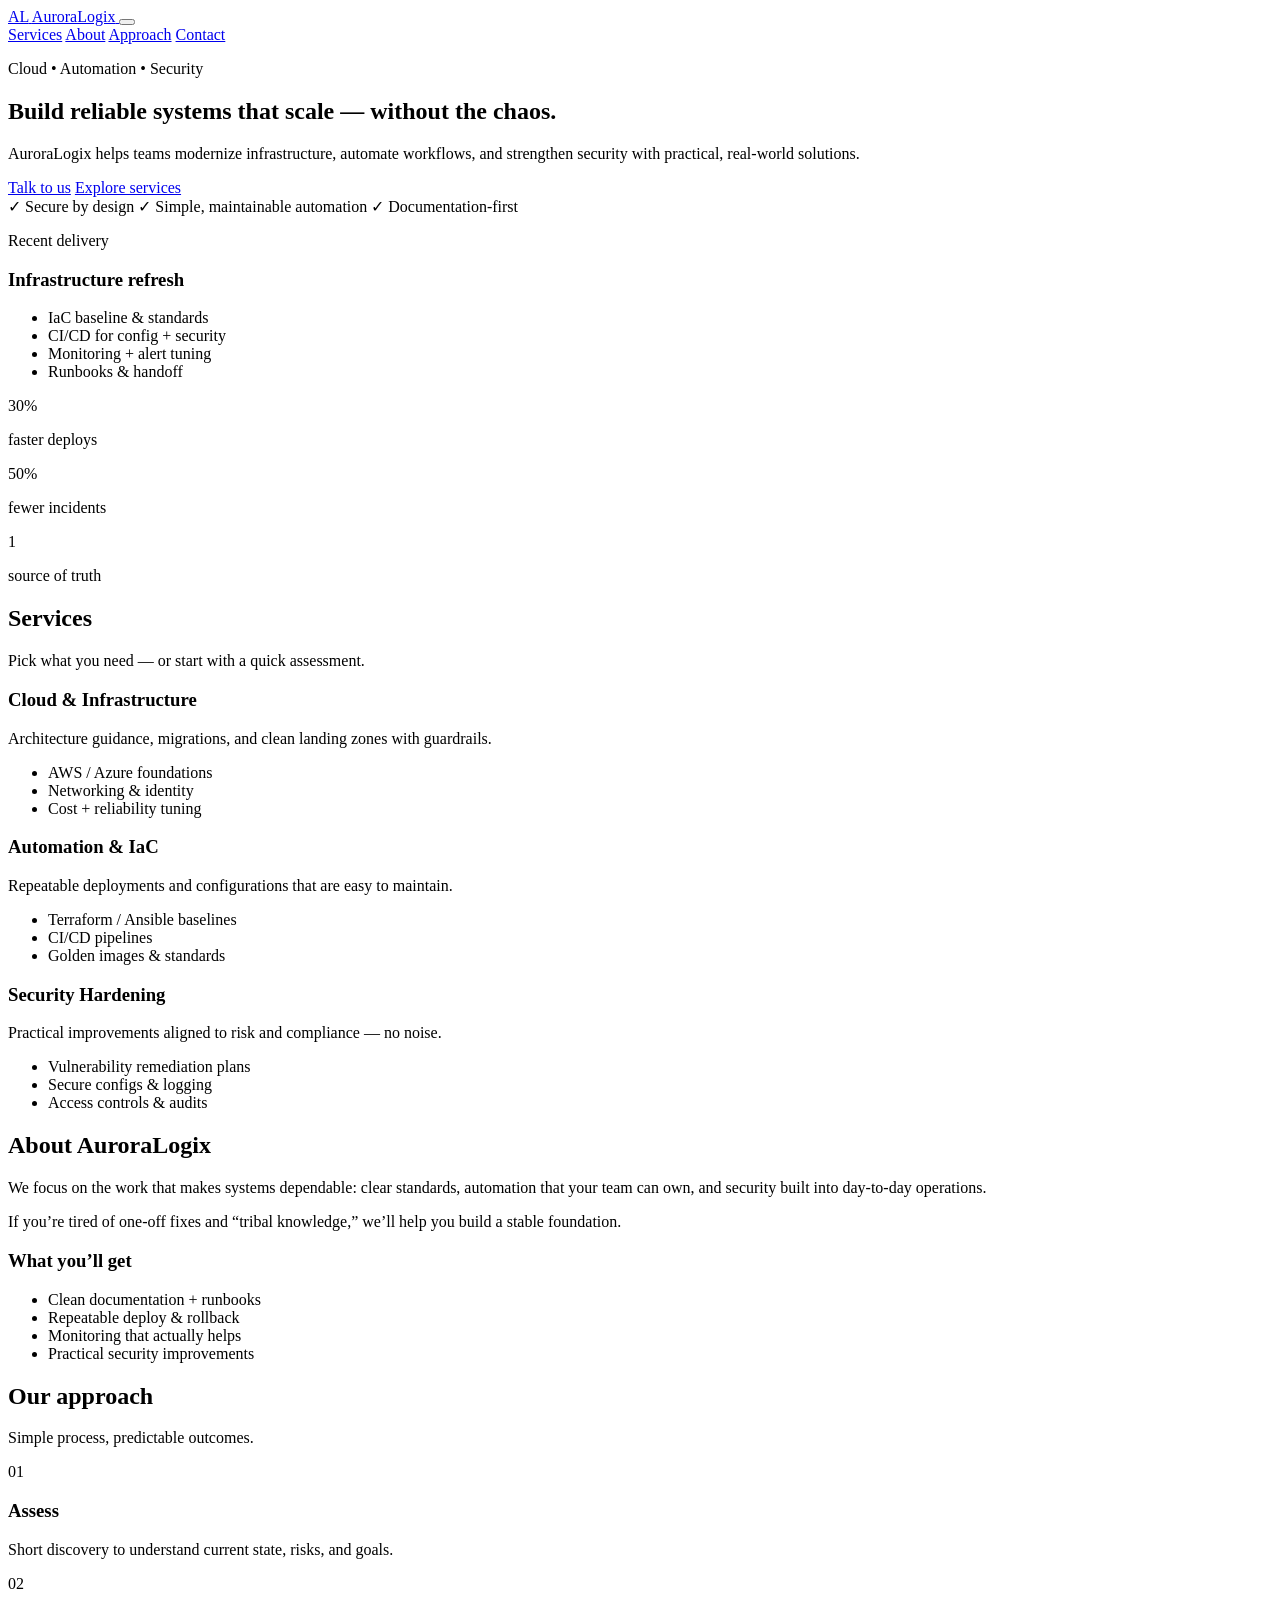
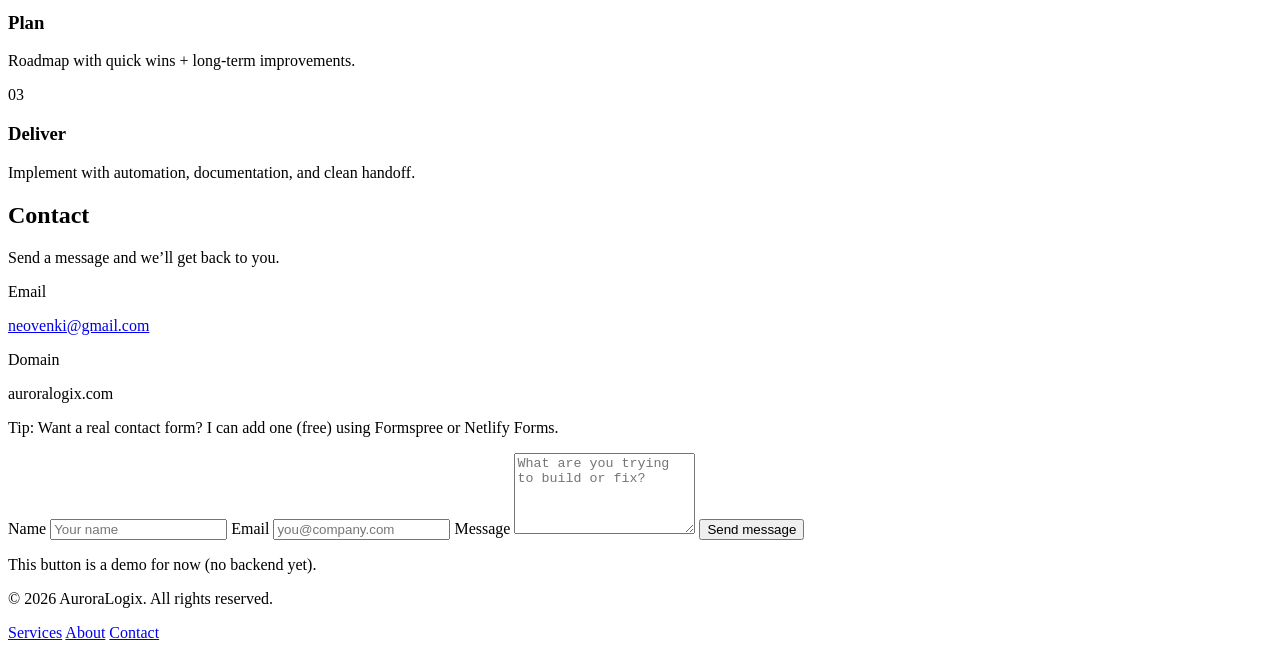
==== index.html @ e9f34d05 "Update index.html Updated the content" ====
<!DOCTYPE html>
<html lang="en">
  <head>
    <meta charset="UTF-8" />
    <meta name="viewport" content="width=device-width, initial-scale=1" />
    <title>AuroraLogix</title>
    <meta name="description" content="AuroraLogix — practical automation, cloud, and security solutions for modern teams." />
    <link rel="stylesheet" href="styles.css" />
  </head>

  <body>
    <header class="site-header">
      <nav class="nav">
        <a class="brand" href="#top" aria-label="AuroraLogix home">
          <span class="brand-mark">AL</span>
          <span class="brand-name">AuroraLogix</span>
        </a>

        <button class="menu-btn" aria-label="Open menu" aria-expanded="false">
          <span></span><span></span><span></span>
        </button>

        <div class="nav-links" data-nav>
          <a href="#services">Services</a>
          <a href="#about">About</a>
          <a href="#work">Approach</a>
          <a href="#contact" class="btn btn-sm">Contact</a>
        </div>
      </nav>
    </header>

    <main id="top">
      <section class="hero">
        <div class="container hero-grid">
          <div class="hero-copy">
            <p class="pill">Cloud • Automation • Security</p>
            <h1>Build reliable systems that scale — without the chaos.</h1>
            <p class="lead">
              AuroraLogix helps teams modernize infrastructure, automate workflows, and strengthen security with practical,
              real-world solutions.
            </p>
            <div class="cta-row">
              <a class="btn" href="#contact">Talk to us</a>
              <a class="btn btn-ghost" href="#services">Explore services</a>
            </div>
            <div class="trust">
              <span>✓ Secure by design</span>
              <span>✓ Simple, maintainable automation</span>
              <span>✓ Documentation-first</span>
            </div>
          </div>

          <div class="hero-card" aria-hidden="true">
            <div class="card">
              <div class="card-top">
                <div class="dot"></div><div class="dot"></div><div class="dot"></div>
              </div>
              <div class="card-body">
                <p class="mono muted">Recent delivery</p>
                <h3>Infrastructure refresh</h3>
                <ul class="checklist">
                  <li>IaC baseline &amp; standards</li>
                  <li>CI/CD for config + security</li>
                  <li>Monitoring + alert tuning</li>
                  <li>Runbooks &amp; handoff</li>
                </ul>
                <div class="mini-metrics">
                  <div><p class="k">30%</p><p class="muted">faster deploys</p></div>
                  <div><p class="k">50%</p><p class="muted">fewer incidents</p></div>
                  <div><p class="k">1</p><p class="muted">source of truth</p></div>
                </div>
              </div>
            </div>
          </div>
        </div>
      </section>

      <section id="services" class="section">
        <div class="container">
          <div class="section-head">
            <h2>Services</h2>
            <p class="muted">Pick what you need — or start with a quick assessment.</p>
          </div>

          <div class="grid cards">
            <article class="svc">
              <h3>Cloud &amp; Infrastructure</h3>
              <p>Architecture guidance, migrations, and clean landing zones with guardrails.</p>
              <ul>
                <li>AWS / Azure foundations</li>
                <li>Networking &amp; identity</li>
                <li>Cost + reliability tuning</li>
              </ul>
            </article>

            <article class="svc">
              <h3>Automation &amp; IaC</h3>
              <p>Repeatable deployments and configurations that are easy to maintain.</p>
              <ul>
                <li>Terraform / Ansible baselines</li>
                <li>CI/CD pipelines</li>
                <li>Golden images &amp; standards</li>
              </ul>
            </article>

            <article class="svc">
              <h3>Security Hardening</h3>
              <p>Practical improvements aligned to risk and compliance — no noise.</p>
              <ul>
                <li>Vulnerability remediation plans</li>
                <li>Secure configs &amp; logging</li>
                <li>Access controls &amp; audits</li>
              </ul>
            </article>
          </div>
        </div>
      </section>

      <section id="about" class="section alt">
        <div class="container two-col">
          <div>
            <h2>About AuroraLogix</h2>
            <p>
              We focus on the work that makes systems dependable: clear standards, automation that your team can own, and
              security built into day-to-day operations.
            </p>
            <p class="muted">
              If you’re tired of one-off fixes and “tribal knowledge,” we’ll help you build a stable foundation.
            </p>
          </div>

          <div class="about-box">
            <h3>What you’ll get</h3>
            <ul class="checklist">
              <li>Clean documentation + runbooks</li>
              <li>Repeatable deploy &amp; rollback</li>
              <li>Monitoring that actually helps</li>
              <li>Practical security improvements</li>
            </ul>
          </div>
        </div>
      </section>

      <section id="work" class="section">
        <div class="container">
          <div class="section-head">
            <h2>Our approach</h2>
            <p class="muted">Simple process, predictable outcomes.</p>
          </div>

          <div class="grid steps">
            <div class="step">
              <p class="pill small">01</p>
              <h3>Assess</h3>
              <p>Short discovery to understand current state, risks, and goals.</p>
            </div>
            <div class="step">
              <p class="pill small">02</p>
              <h3>Plan</h3>
              <p>Roadmap with quick wins + long-term improvements.</p>
            </div>
            <div class="step">
              <p class="pill small">03</p>
              <h3>Deliver</h3>
              <p>Implement with automation, documentation, and clean handoff.</p>
            </div>
          </div>
        </div>
      </section>

      <section id="contact" class="section alt">
        <div class="container contact">
          <div>
            <h2>Contact</h2>
            <p class="muted">Send a message and we’ll get back to you.</p>

            <div class="contact-cards">
              <div class="contact-card">
                <p class="muted">Email</p>
                <p><a href="mailto:neovenki@gmail.com">neovenki@gmail.com</a></p>
              </div>
              <div class="contact-card">
                <p class="muted">Domain</p>
                <p>auroralogix.com</p>
              </div>
            </div>

            <p class="tiny muted">
              Tip: Want a real contact form? I can add one (free) using Formspree or Netlify Forms.
            </p>
          </div>

          <form class="form" onsubmit="return false;">
            <label>
              Name
              <input type="text" placeholder="Your name" />
            </label>
            <label>
              Email
              <input type="email" placeholder="you@company.com" />
            </label>
            <label>
              Message
              <textarea rows="5" placeholder="What are you trying to build or fix?"></textarea>
            </label>
            <button class="btn" type="submit">Send message</button>
            <p class="tiny muted">This button is a demo for now (no backend yet).</p>
          </form>
        </div>
      </section>
    </main>

    <footer class="footer">
      <div class="container footer-row">
        <p class="muted">© <span id="y"></span> AuroraLogix. All rights reserved.</p>
        <div class="footer-links">
          <a href="#services">Services</a>
          <a href="#about">About</a>
          <a href="#contact">Contact</a>
        </div>
      </div>
    </footer>

    <script>
      // year
      document.getElementById("y").textContent = new Date().getFullYear();

      // mobile menu
      const btn = document.querySelector(".menu-btn");
      const nav = document.querySelector("[data-nav]");
      btn.addEventListener("click", () => {
        const open = nav.classList.toggle("open");
        btn.setAttribute("aria-expanded", open ? "true" : "false");
      });
    </script>
  </body>
</html>
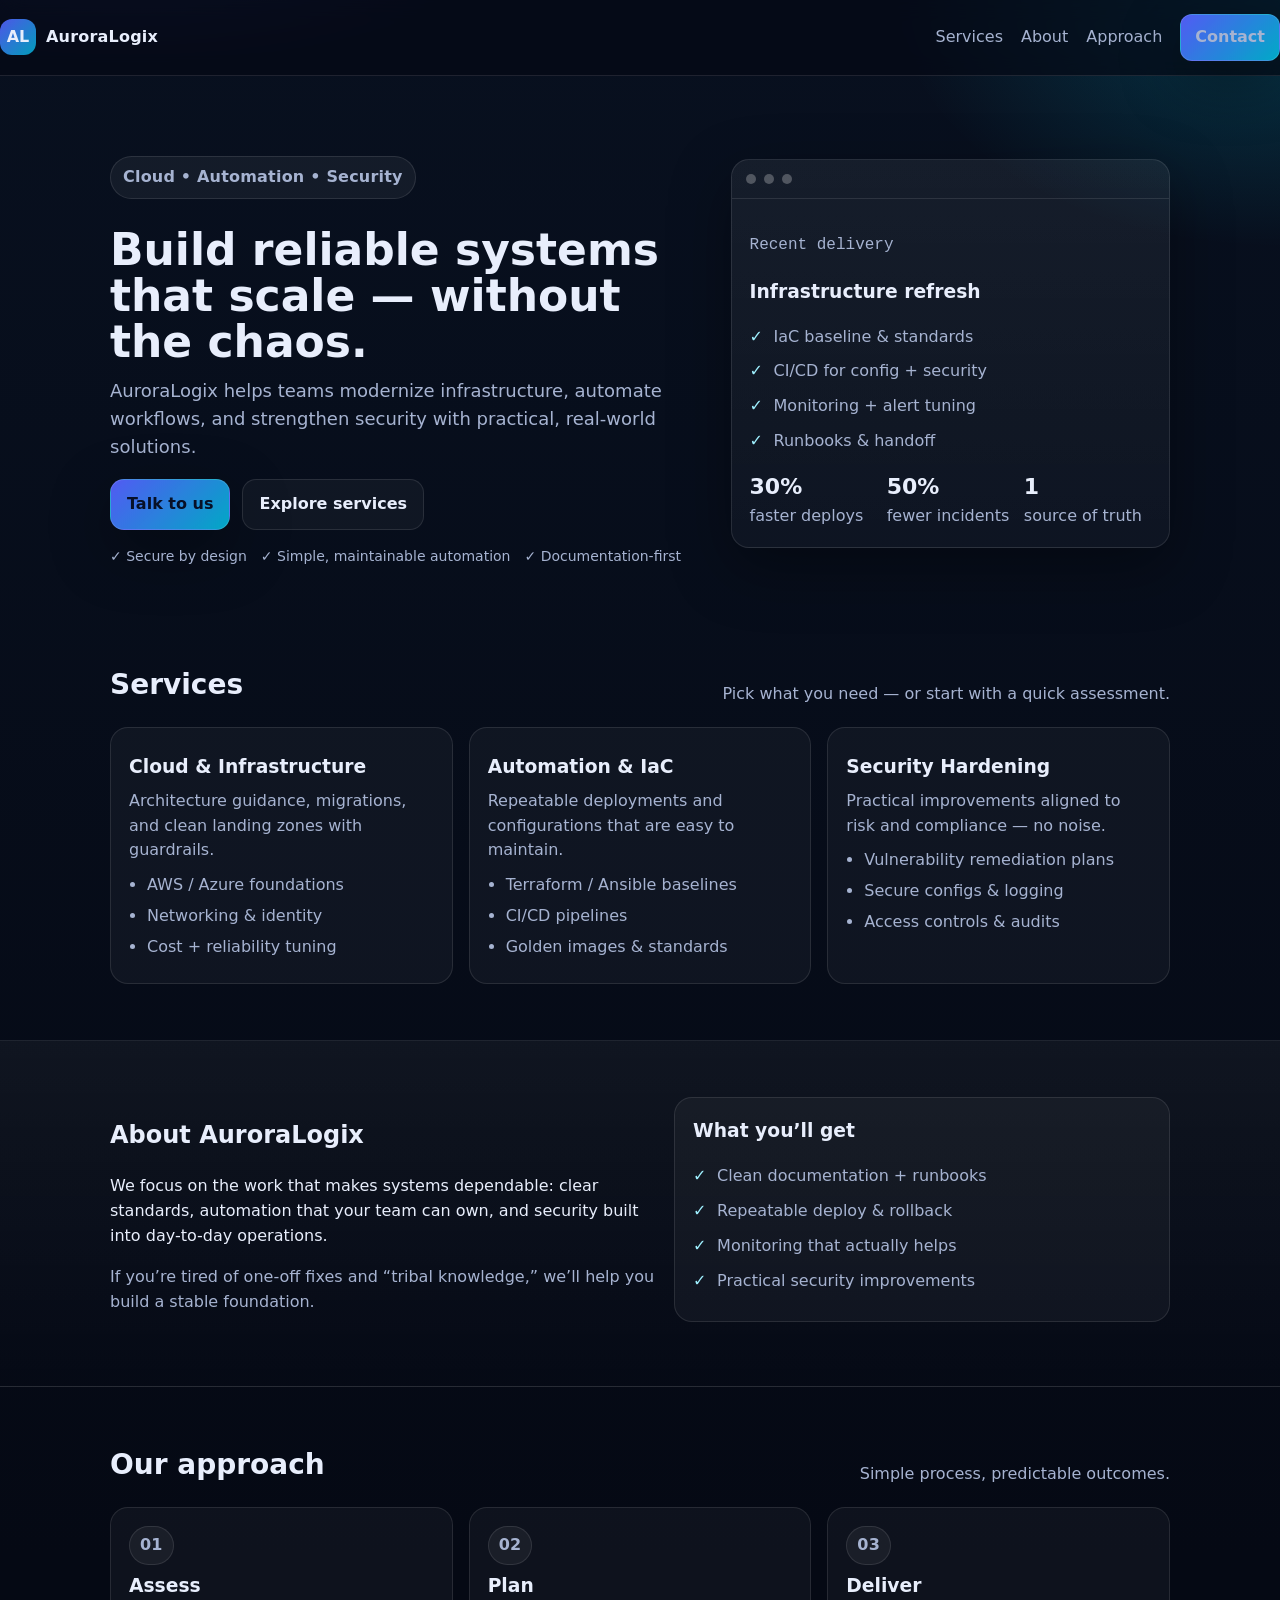
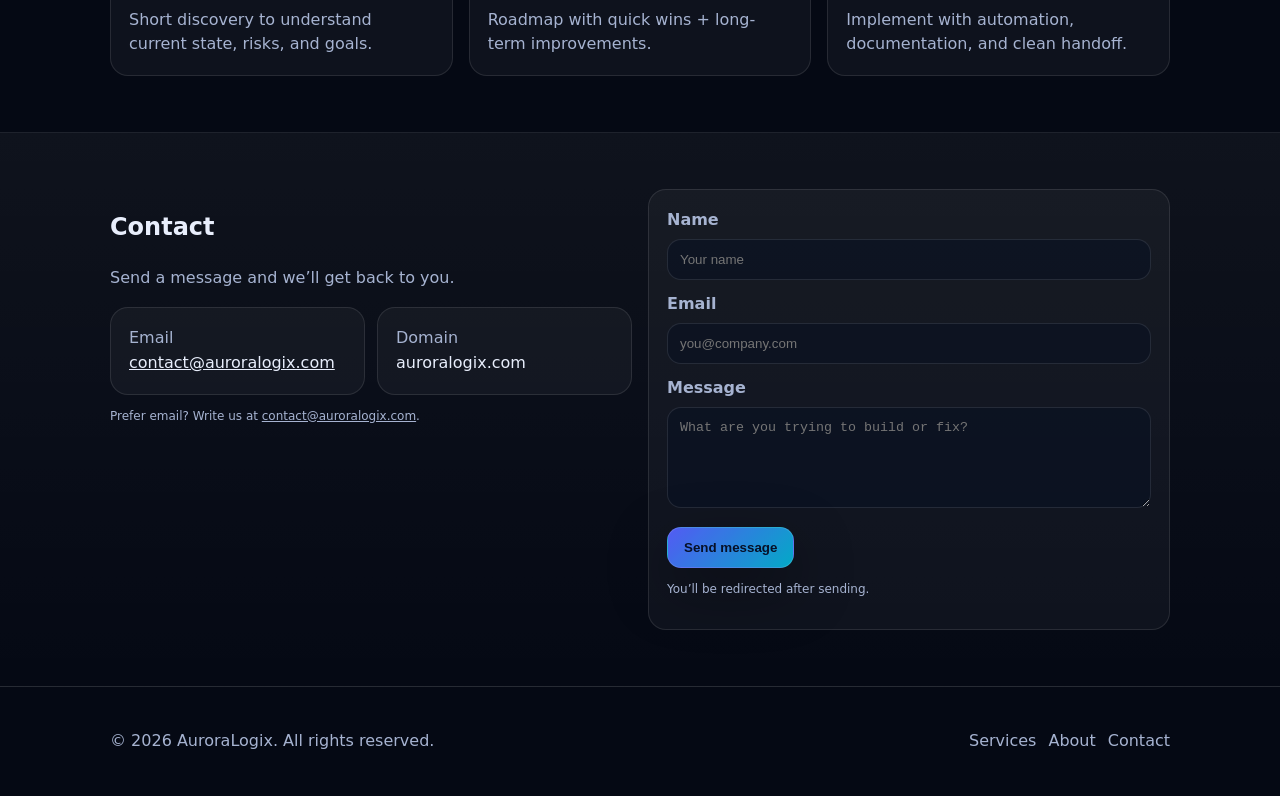
==== commit 572631c6: "Update index.html 03 Mar 2026 - formspree added for contact@auror" ====
--- a/index.html
+++ b/index.html
@@ -169,45 +169,54 @@
       </section>
 
       <section id="contact" class="section alt">
-        <div class="container contact">
-          <div>
-            <h2>Contact</h2>
-            <p class="muted">Send a message and we’ll get back to you.</p>
-
-            <div class="contact-cards">
-              <div class="contact-card">
-                <p class="muted">Email</p>
-                <p><a href="mailto:neovenki@gmail.com">neovenki@gmail.com</a></p>
-              </div>
-              <div class="contact-card">
-                <p class="muted">Domain</p>
-                <p>auroralogix.com</p>
-              </div>
-            </div>
-
-            <p class="tiny muted">
-              Tip: Want a real contact form? I can add one (free) using Formspree or Netlify Forms.
-            </p>
-          </div>
-
-          <form class="form" onsubmit="return false;">
-            <label>
-              Name
-              <input type="text" placeholder="Your name" />
-            </label>
-            <label>
-              Email
-              <input type="email" placeholder="you@company.com" />
-            </label>
-            <label>
-              Message
-              <textarea rows="5" placeholder="What are you trying to build or fix?"></textarea>
-            </label>
-            <button class="btn" type="submit">Send message</button>
-            <p class="tiny muted">This button is a demo for now (no backend yet).</p>
-          </form>
-        </div>
-      </section>
+  <div class="container contact">
+    <div>
+      <h2>Contact</h2>
+      <p class="muted">Send a message and we’ll get back to you.</p>
+
+      <div class="contact-cards">
+        <div class="contact-card">
+          <p class="muted">Email</p>
+          <p><a href="mailto:contact@auroralogix.com">contact@auroralogix.com</a></p>
+        </div>
+        <div class="contact-card">
+          <p class="muted">Domain</p>
+          <p>auroralogix.com</p>
+        </div>
+      </div>
+
+      <p class="tiny muted">
+        Prefer email? Write us at <a href="mailto:contact@auroralogix.com">contact@auroralogix.com</a>.
+      </p>
+    </div>
+
+    <form class="form" action="https://formspree.io/f/xzdanrbz" method="POST">
+      <label>
+        Name
+        <input type="text" name="name" required placeholder="Your name" />
+      </label>
+
+      <label>
+        Email
+        <input type="email" name="email" required placeholder="you@company.com" />
+      </label>
+
+      <label>
+        Message
+        <textarea name="message" rows="5" required placeholder="What are you trying to build or fix?"></textarea>
+      </label>
+
+      <!-- Helps you recognize these emails -->
+      <input type="hidden" name="_subject" value="New message from AuroraLogix.com" />
+
+      <!-- Simple anti-spam honeypot -->
+      <input type="text" name="_gotcha" style="display:none" tabindex="-1" autocomplete="off" />
+
+      <button class="btn" type="submit">Send message</button>
+      <p class="tiny muted">You’ll be redirected after sending.</p>
+    </form>
+  </div>
+</section>
     </main>
 
     <footer class="footer">
--- a/styles.css
+++ b/styles.css
@@ -0,0 +1,195 @@
+:root{
+  --bg:#0b1220;
+  --panel:#0f1a2e;
+  --panel2:#0d172a;
+  --text:#e8eefc;
+  --muted:#a6b3d1;
+  --border:rgba(255,255,255,.10);
+  --shadow:0 20px 60px rgba(0,0,0,.35);
+  --radius:18px;
+}
+
+*{box-sizing:border-box}
+html,body{margin:0;padding:0}
+body{
+  font-family: ui-sans-serif, system-ui, -apple-system, Segoe UI, Roboto, Helvetica, Arial, "Apple Color Emoji","Segoe UI Emoji";
+  color:var(--text);
+  background:
+    radial-gradient(900px 500px at 10% -10%, rgba(86,95,255,.35), transparent 60%),
+    radial-gradient(700px 450px at 100% 0%, rgba(0,220,255,.20), transparent 55%),
+    linear-gradient(180deg, #08101f, #050914 65%, #050914);
+  line-height:1.55;
+}
+
+a{color:inherit}
+.container{max-width:1100px;margin:0 auto;padding:0 20px}
+
+.site-header{
+  position:sticky;top:0;z-index:50;
+  background:rgba(5,9,20,.65);
+  backdrop-filter: blur(10px);
+  border-bottom:1px solid var(--border);
+}
+.nav{
+  display:flex;align-items:center;justify-content:space-between;
+  padding:14px 0;
+}
+.brand{display:flex;align-items:center;gap:10px;text-decoration:none}
+.brand-mark{
+  width:36px;height:36px;border-radius:12px;
+  display:grid;place-items:center;
+  background:linear-gradient(135deg, rgba(86,95,255,.9), rgba(0,220,255,.7));
+  font-weight:700;
+}
+.brand-name{font-weight:650;letter-spacing:.2px}
+
+.nav-links{display:flex;align-items:center;gap:18px}
+.nav-links a{color:var(--muted);text-decoration:none}
+.nav-links a:hover{color:var(--text)}
+
+.menu-btn{
+  display:none;
+  width:44px;height:40px;border-radius:12px;
+  border:1px solid var(--border);
+  background:rgba(255,255,255,.03);
+  cursor:pointer;
+}
+.menu-btn span{display:block;height:2px;margin:6px 10px;background:var(--text);opacity:.9}
+
+.btn{
+  display:inline-flex;align-items:center;justify-content:center;
+  padding:12px 16px;border-radius:14px;
+  background:linear-gradient(135deg, rgba(86,95,255,.95), rgba(0,220,255,.75));
+  border:1px solid rgba(255,255,255,.12);
+  box-shadow: var(--shadow);
+  color:#071027;
+  font-weight:700;
+  text-decoration:none;
+  cursor:pointer;
+}
+.btn:hover{transform:translateY(-1px)}
+.btn:active{transform:translateY(0)}
+.btn-sm{padding:10px 14px;border-radius:12px}
+.btn-ghost{
+  background:rgba(255,255,255,.04);
+  color:var(--text);
+  border:1px solid var(--border);
+  box-shadow:none;
+}
+.btn-ghost:hover{background:rgba(255,255,255,.06)}
+
+.hero{padding:64px 0 40px}
+.hero-grid{display:grid;grid-template-columns:1.15fr .85fr;gap:26px;align-items:center}
+.hero h1{font-size:44px;line-height:1.05;margin:12px 0 12px}
+.lead{font-size:18px;color:var(--muted);max-width:52ch;margin:0 0 18px}
+
+.pill{
+  display:inline-block;
+  padding:8px 12px;border-radius:999px;
+  background:rgba(255,255,255,.05);
+  border:1px solid var(--border);
+  color:var(--muted);
+  font-weight:600;
+  letter-spacing:.2px;
+}
+.pill.small{padding:6px 10px}
+
+.cta-row{display:flex;gap:12px;flex-wrap:wrap;margin:10px 0 16px}
+.trust{display:flex;gap:14px;flex-wrap:wrap;color:var(--muted);font-size:14px}
+
+.hero-card .card{
+  background:linear-gradient(180deg, rgba(255,255,255,.06), rgba(255,255,255,.03));
+  border:1px solid var(--border);
+  border-radius:var(--radius);
+  box-shadow:var(--shadow);
+  overflow:hidden;
+}
+.card-top{display:flex;gap:8px;padding:14px;border-bottom:1px solid var(--border)}
+.dot{width:10px;height:10px;border-radius:50%;background:rgba(255,255,255,.25)}
+.card-body{padding:18px}
+.mono{font-family: ui-monospace, SFMono-Regular, Menlo, Monaco, Consolas, "Liberation Mono", "Courier New", monospace}
+.muted{color:var(--muted)}
+.checklist{list-style:none;padding:0;margin:10px 0 0}
+.checklist li{padding-left:24px;position:relative;margin:10px 0;color:var(--muted)}
+.checklist li:before{
+  content:"✓";
+  position:absolute;left:0;top:0;
+  color:#9ff0ff;
+  font-weight:800;
+}
+.mini-metrics{display:grid;grid-template-columns:repeat(3,1fr);gap:10px;margin-top:16px}
+.mini-metrics .k{font-size:22px;font-weight:800;margin:0}
+.mini-metrics p{margin:0}
+
+.section{padding:56px 0}
+.section.alt{
+  background:linear-gradient(180deg, rgba(255,255,255,.04), rgba(255,255,255,0));
+  border-top:1px solid var(--border);
+  border-bottom:1px solid var(--border);
+}
+.section-head{display:flex;align-items:end;justify-content:space-between;gap:18px;margin-bottom:20px}
+.section-head h2{margin:0;font-size:28px}
+.section-head p{margin:0}
+
+.grid{display:grid;gap:16px}
+.cards{grid-template-columns:repeat(3,1fr)}
+.svc, .step, .about-box, .contact-card, .form{
+  background:rgba(255,255,255,.04);
+  border:1px solid var(--border);
+  border-radius:var(--radius);
+  padding:18px;
+}
+.svc h3,.step h3{margin:6px 0 8px}
+.svc p,.step p{margin:0 0 10px;color:var(--muted)}
+.svc ul{margin:10px 0 0;padding-left:18px;color:var(--muted)}
+.svc li{margin:6px 0}
+
+.two-col{display:grid;grid-template-columns:1.05fr .95fr;gap:16px;align-items:start}
+.about-box h3{margin-top:0}
+.steps{grid-template-columns:repeat(3,1fr)}
+.step p{margin:0;color:var(--muted)}
+
+.contact{display:grid;grid-template-columns:1fr 1fr;gap:16px;align-items:start}
+.contact-cards{display:grid;grid-template-columns:1fr 1fr;gap:12px;margin-top:14px}
+.contact-card p{margin:0}
+.form label{display:block;margin-bottom:12px;color:var(--muted);font-weight:600}
+input,textarea{
+  width:100%;
+  margin-top:6px;
+  padding:12px 12px;
+  border-radius:14px;
+  border:1px solid var(--border);
+  background:rgba(10,18,34,.65);
+  color:var(--text);
+  outline:none;
+}
+input:focus,textarea:focus{border-color:rgba(0,220,255,.45)}
+.tiny{font-size:12px}
+
+.footer{padding:26px 0}
+.footer-row{display:flex;align-items:center;justify-content:space-between;gap:12px;flex-wrap:wrap}
+.footer-links{display:flex;gap:12px}
+.footer-links a{color:var(--muted);text-decoration:none}
+.footer-links a:hover{color:var(--text)}
+
+@media (max-width: 900px){
+  .hero-grid, .two-col, .contact{grid-template-columns:1fr}
+  .cards{grid-template-columns:1fr}
+  .steps{grid-template-columns:1fr}
+  .hero h1{font-size:38px}
+}
+
+@media (max-width: 720px){
+  .nav-links{
+    display:none;
+    position:absolute;right:20px;top:64px;
+    flex-direction:column;gap:12px;
+    width:min(92vw, 320px);
+    background:rgba(5,9,20,.92);
+    border:1px solid var(--border);
+    border-radius:16px;
+    padding:14px;
+  }
+  .nav-links.open{display:flex}
+  .menu-btn{display:block}
+}
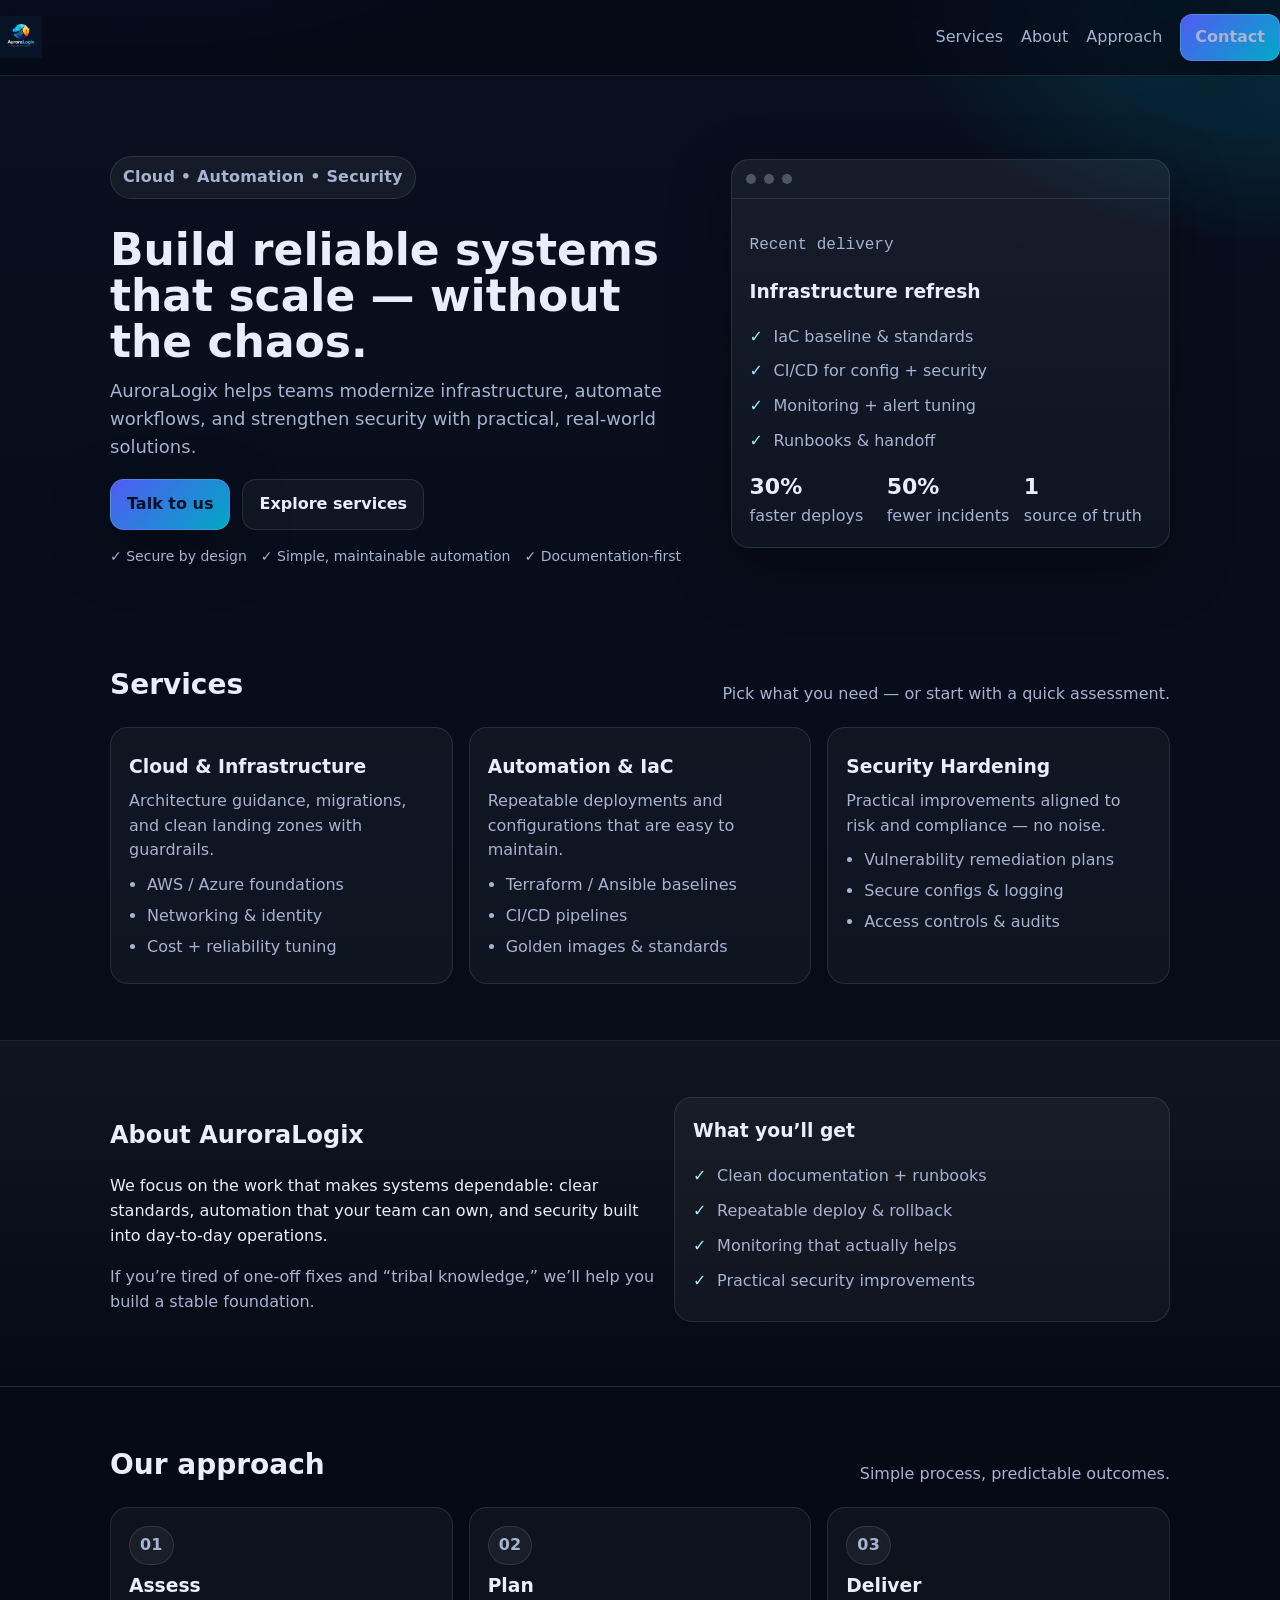
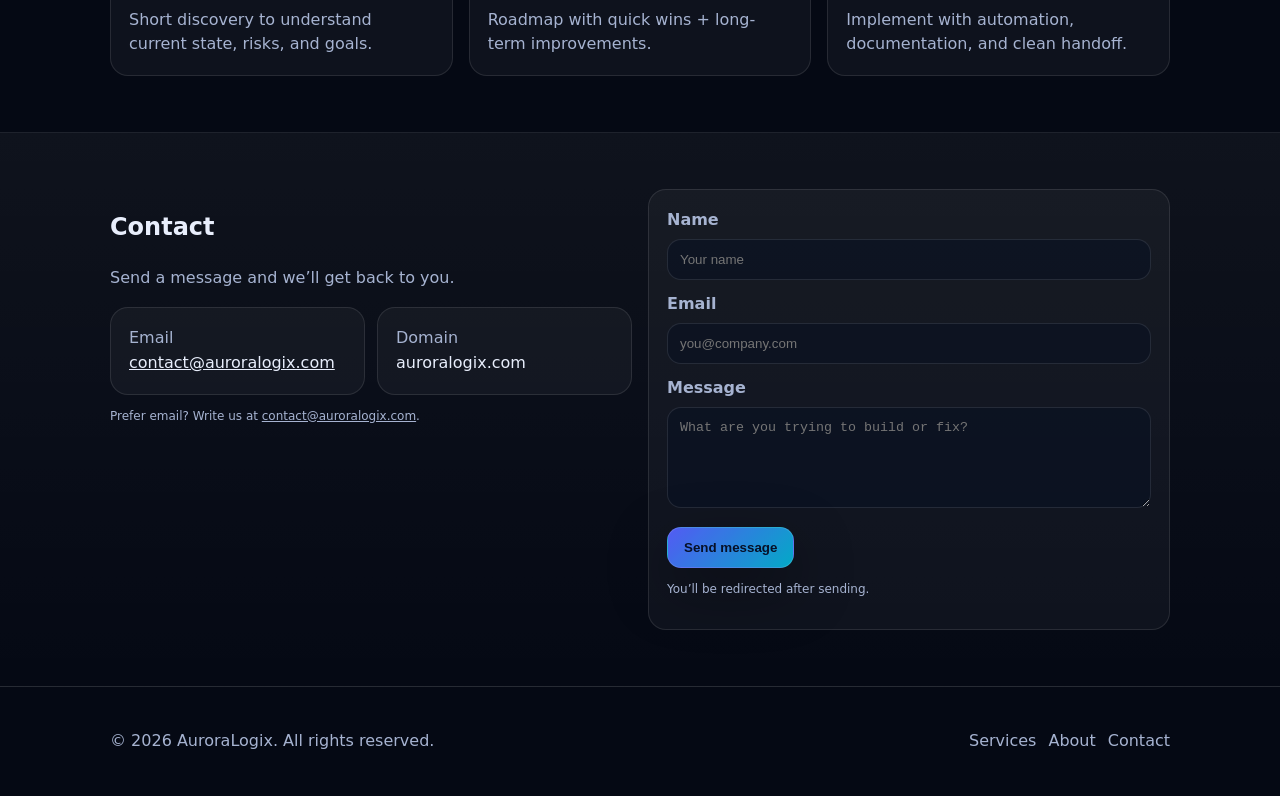
==== commit 53c334d5: "Update index.html logo changes" ====
--- a/index.html
+++ b/index.html
@@ -4,6 +4,15 @@
     <meta charset="UTF-8" />
     <meta name="viewport" content="width=device-width, initial-scale=1" />
     <title>AuroraLogix</title>
+
+    <link rel="icon" type="image/x-icon" href="/favicon.ico">
+
+    <link rel="icon" type="image/png" sizes="32x32" href="/favicon-32x32.png">
+
+    <link rel="icon" type="image/png" sizes="16x16" href="/favicon-16x16.png">
+
+    <link rel="apple-touch-icon" href="/apple-touch-icon.png">
+    
     <meta name="description" content="AuroraLogix — practical automation, cloud, and security solutions for modern teams." />
     <link rel="stylesheet" href="styles.css" />
   </head>
@@ -12,8 +21,7 @@
     <header class="site-header">
       <nav class="nav">
         <a class="brand" href="#top" aria-label="AuroraLogix home">
-          <span class="brand-mark">AL</span>
-          <span class="brand-name">AuroraLogix</span>
+        <img src="auroralogix-logo.png" alt="AuroraLogix Logo" height="42">
         </a>
 
         <button class="menu-btn" aria-label="Open menu" aria-expanded="false">
@@ -209,6 +217,8 @@
       <!-- Helps you recognize these emails -->
       <input type="hidden" name="_subject" value="New message from AuroraLogix.com" />
 
+      <input type="hidden" name="_next" value="https://auroralogix.com/thanks.html">
+
       <!-- Simple anti-spam honeypot -->
       <input type="text" name="_gotcha" style="display:none" tabindex="-1" autocomplete="off" />
 
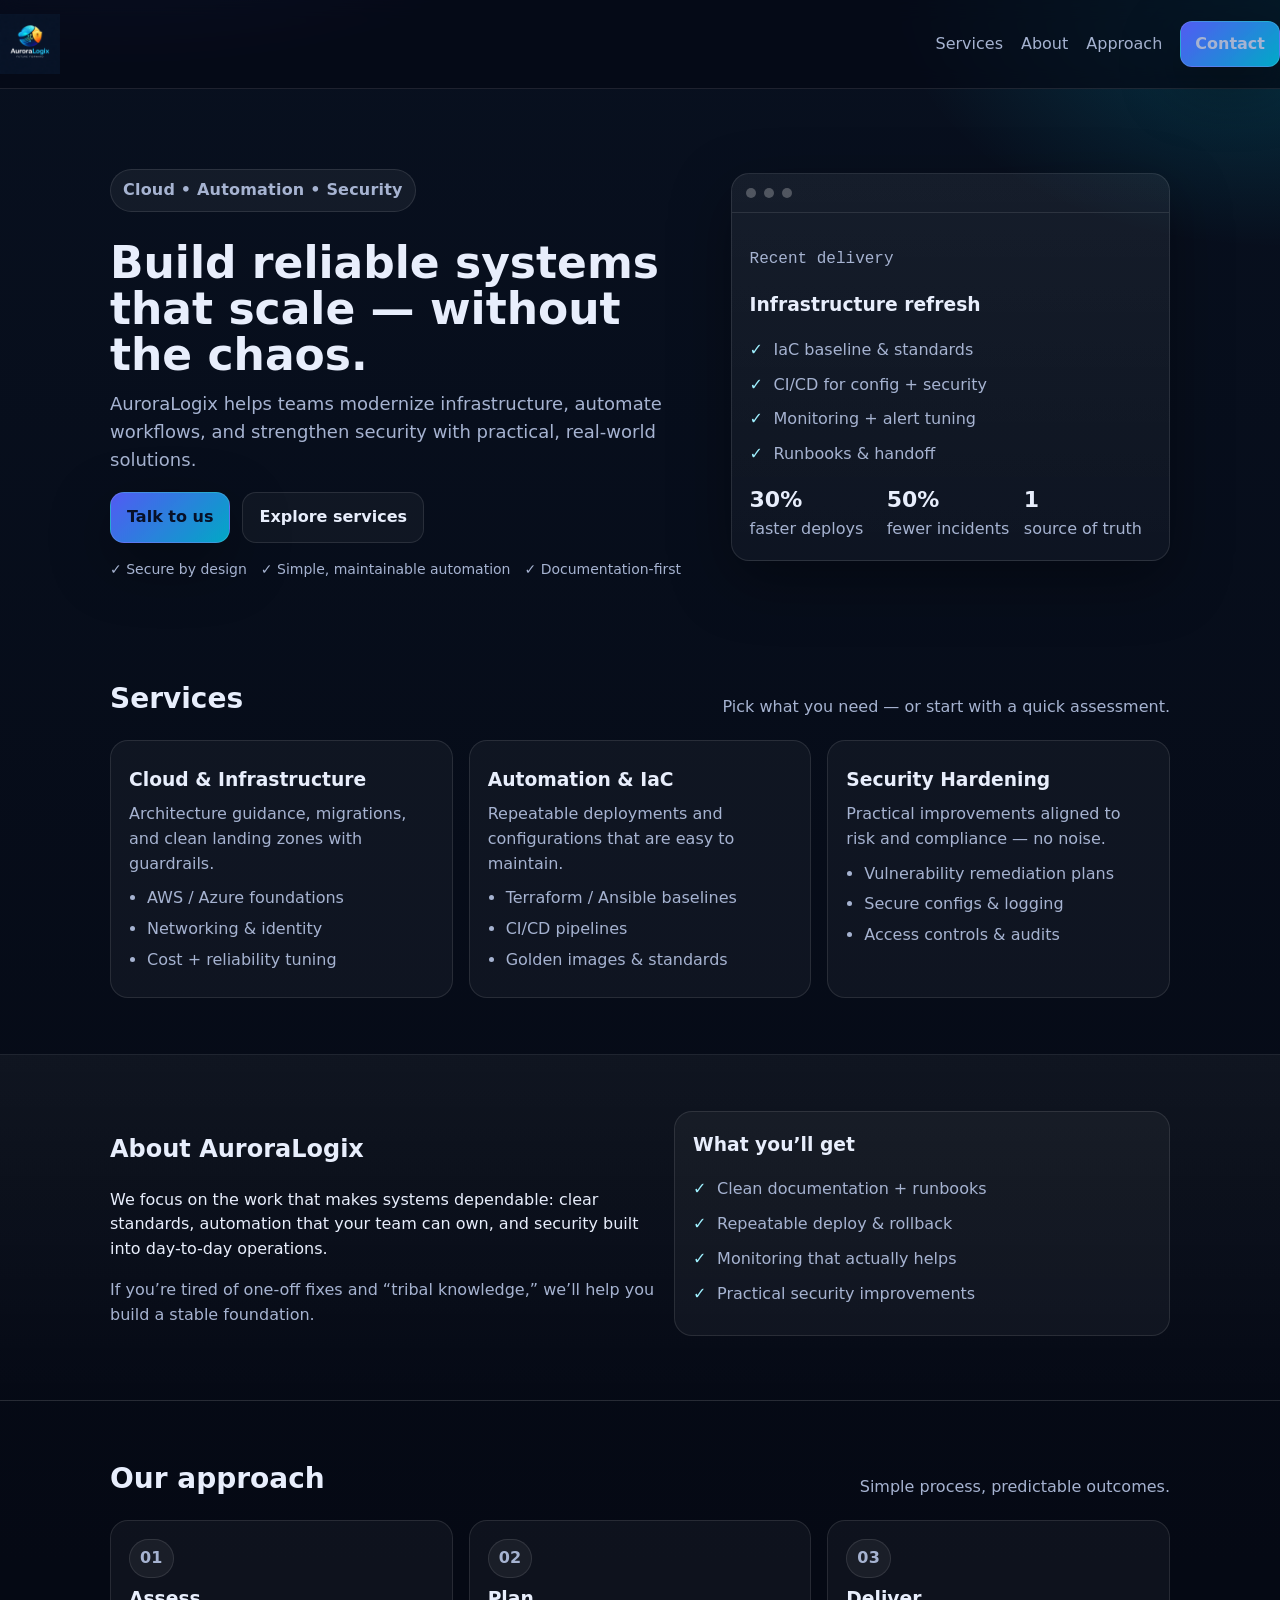
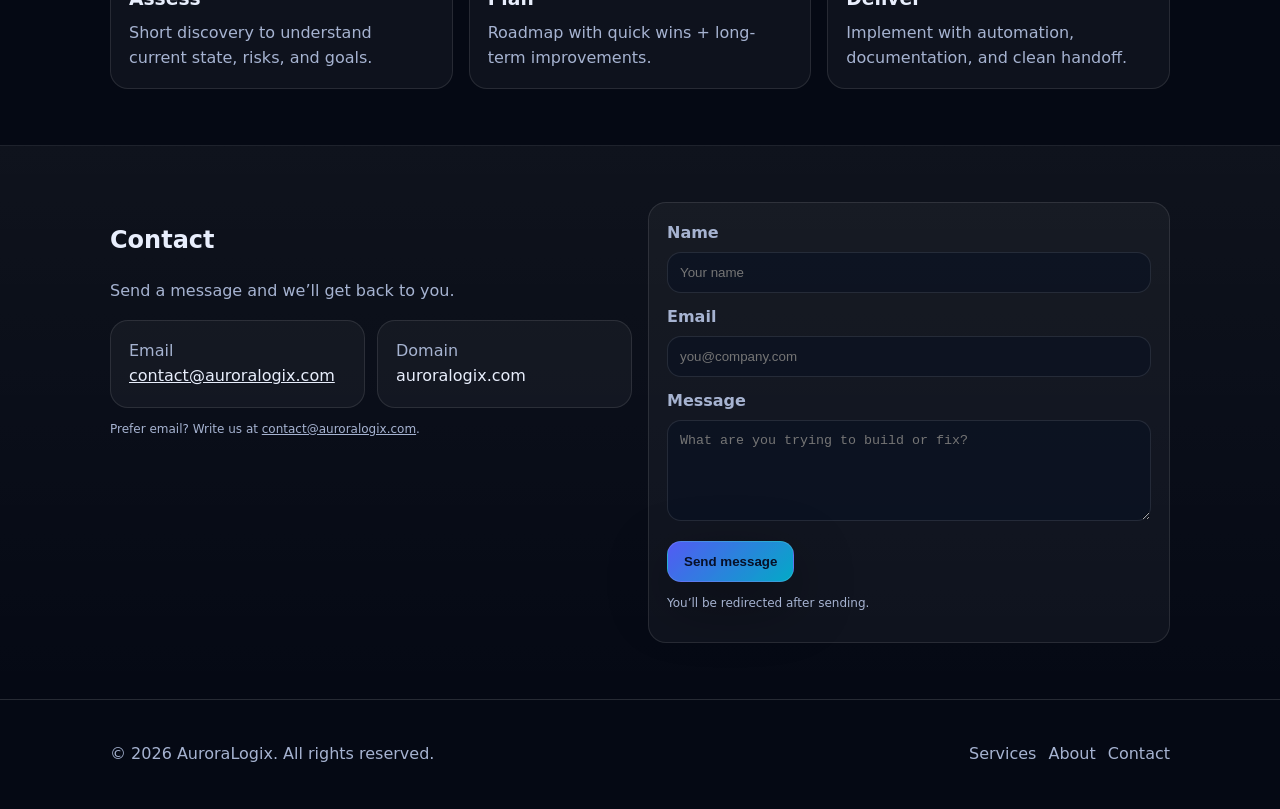
==== commit fec1f9de: "Update index.html logo size to 60" ====
--- a/index.html
+++ b/index.html
@@ -21,7 +21,7 @@
     <header class="site-header">
       <nav class="nav">
         <a class="brand" href="#top" aria-label="AuroraLogix home">
-        <img src="auroralogix-logo.png" alt="AuroraLogix Logo" height="42">
+        <img src="auroralogix-logo.png" alt="AuroraLogix Logo" height="60">
         </a>
 
         <button class="menu-btn" aria-label="Open menu" aria-expanded="false">
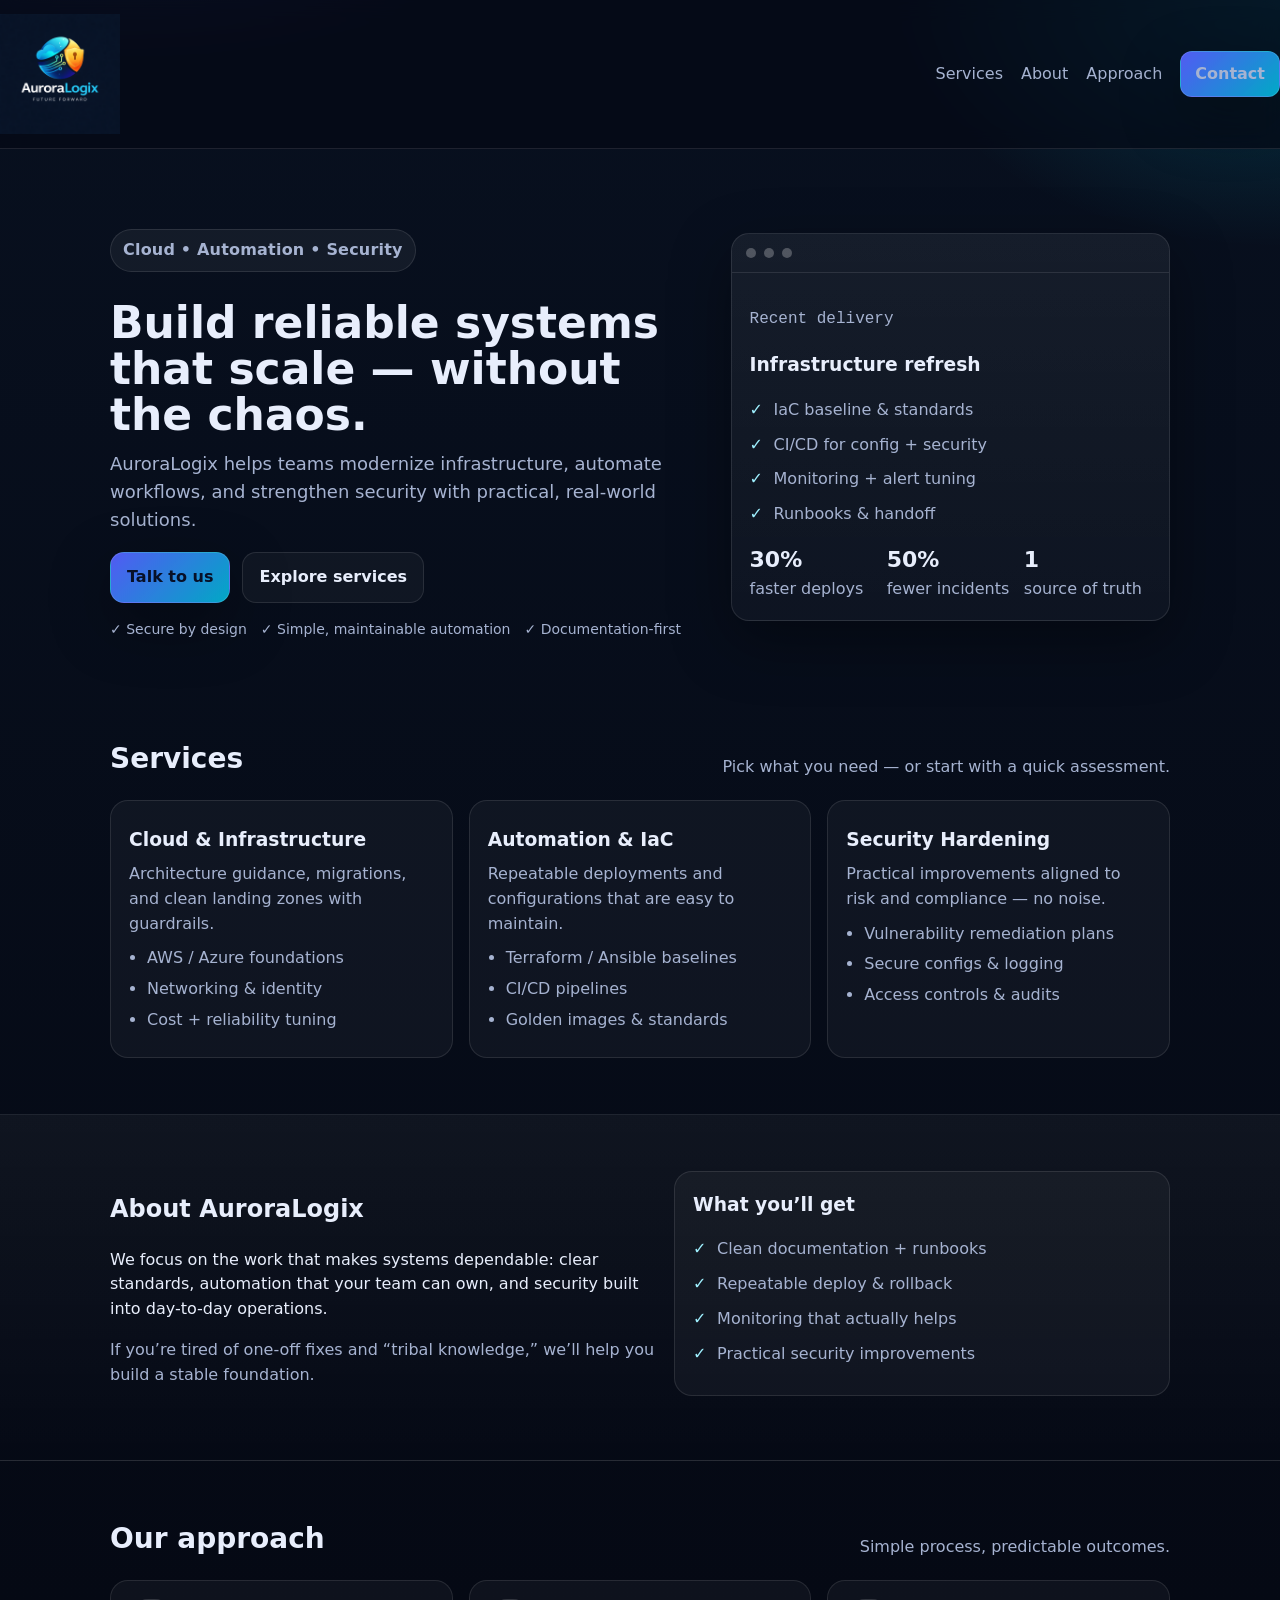
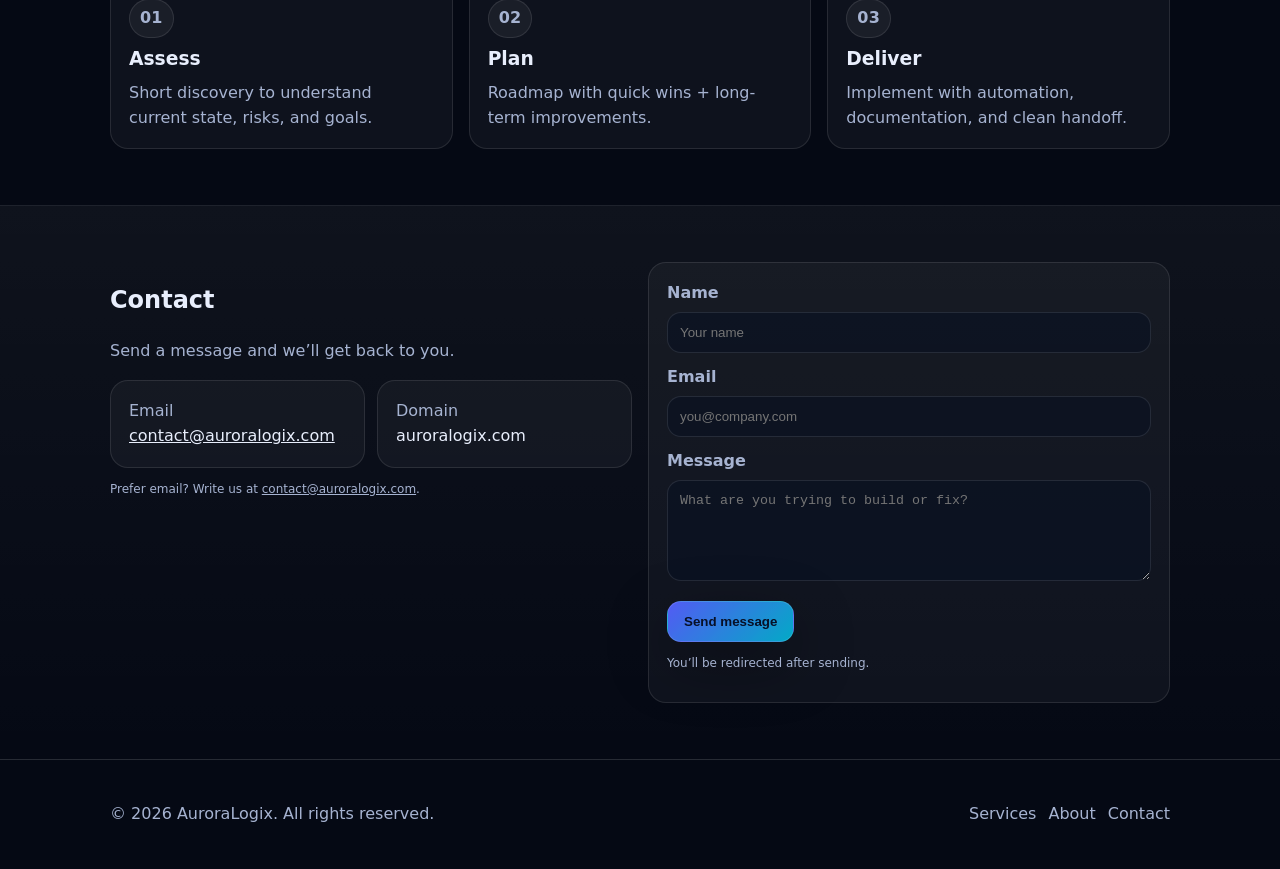
==== commit 6d5b7992: "Update index.html increase to 120" ====
--- a/index.html
+++ b/index.html
@@ -21,7 +21,7 @@
     <header class="site-header">
       <nav class="nav">
         <a class="brand" href="#top" aria-label="AuroraLogix home">
-        <img src="auroralogix-logo.png" alt="AuroraLogix Logo" height="60">
+        <img src="auroralogix-logo.png" alt="AuroraLogix Logo" height="120">
         </a>
 
         <button class="menu-btn" aria-label="Open menu" aria-expanded="false">
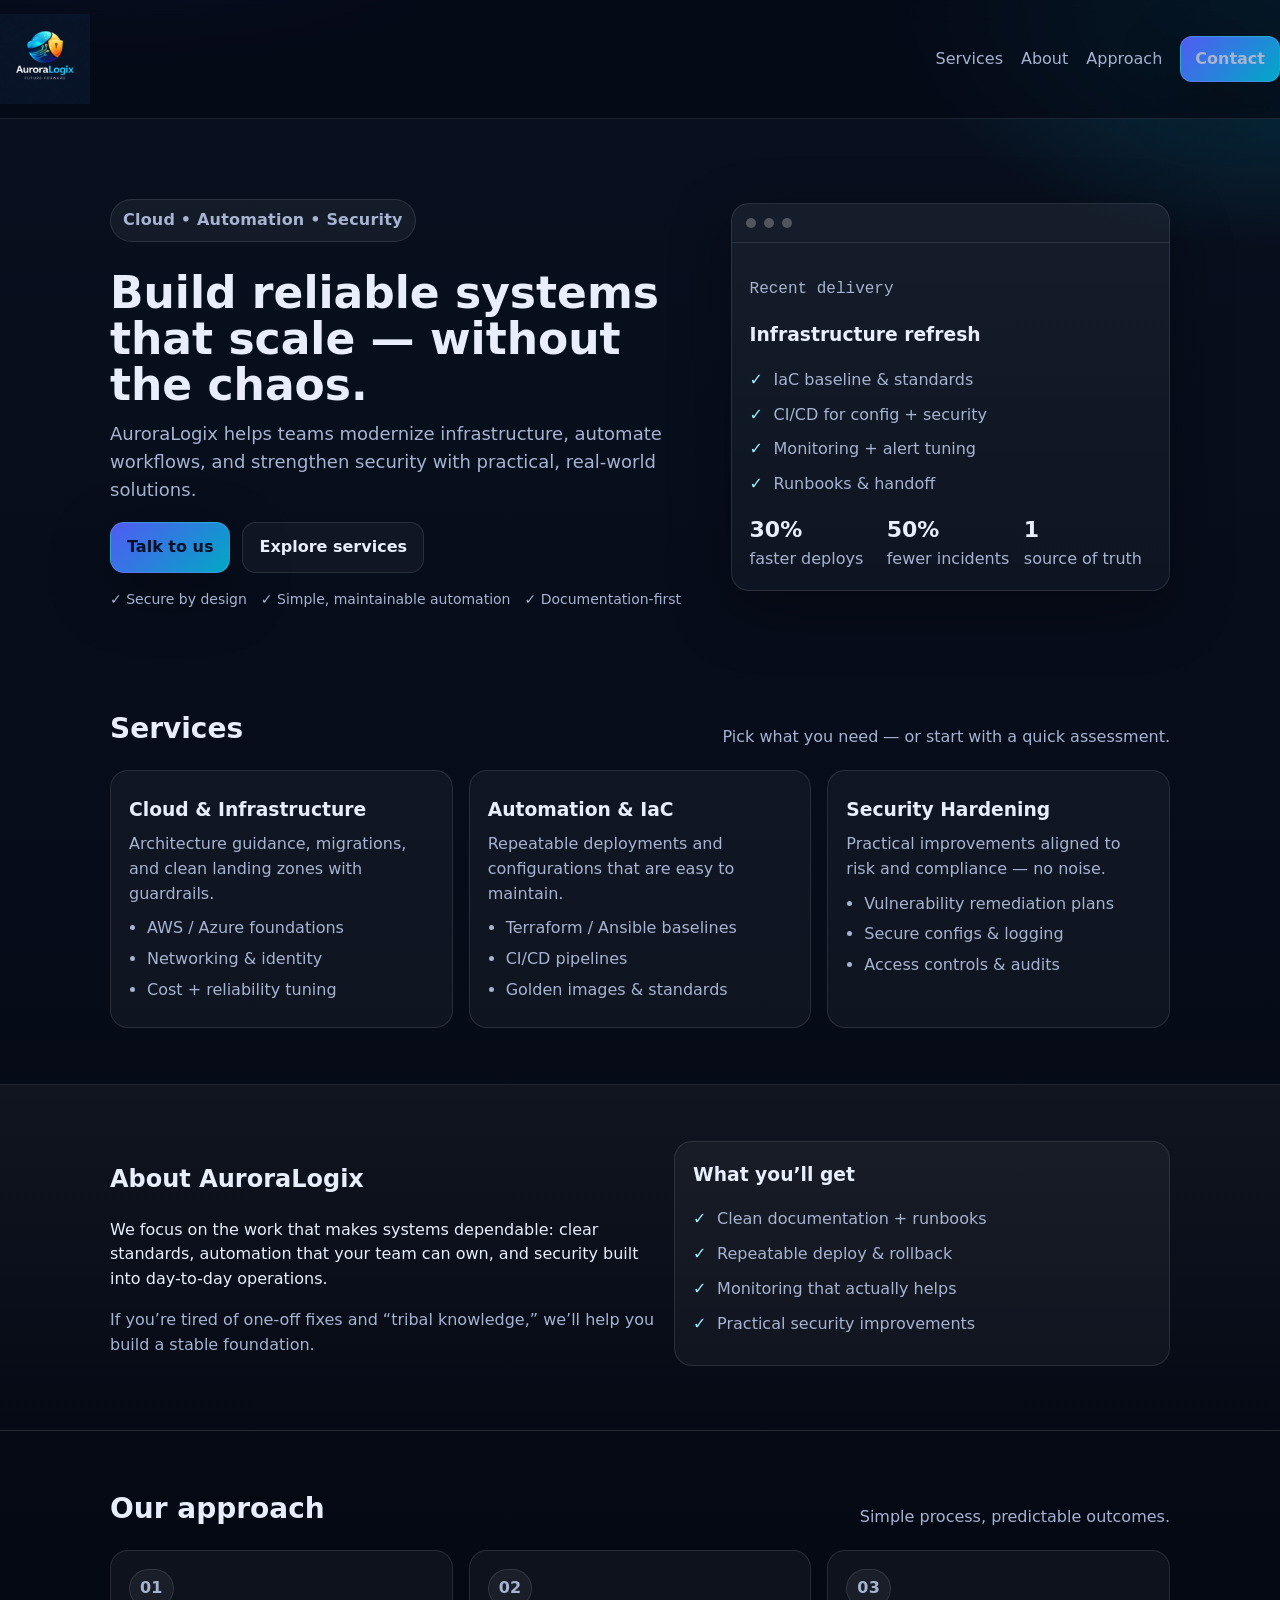
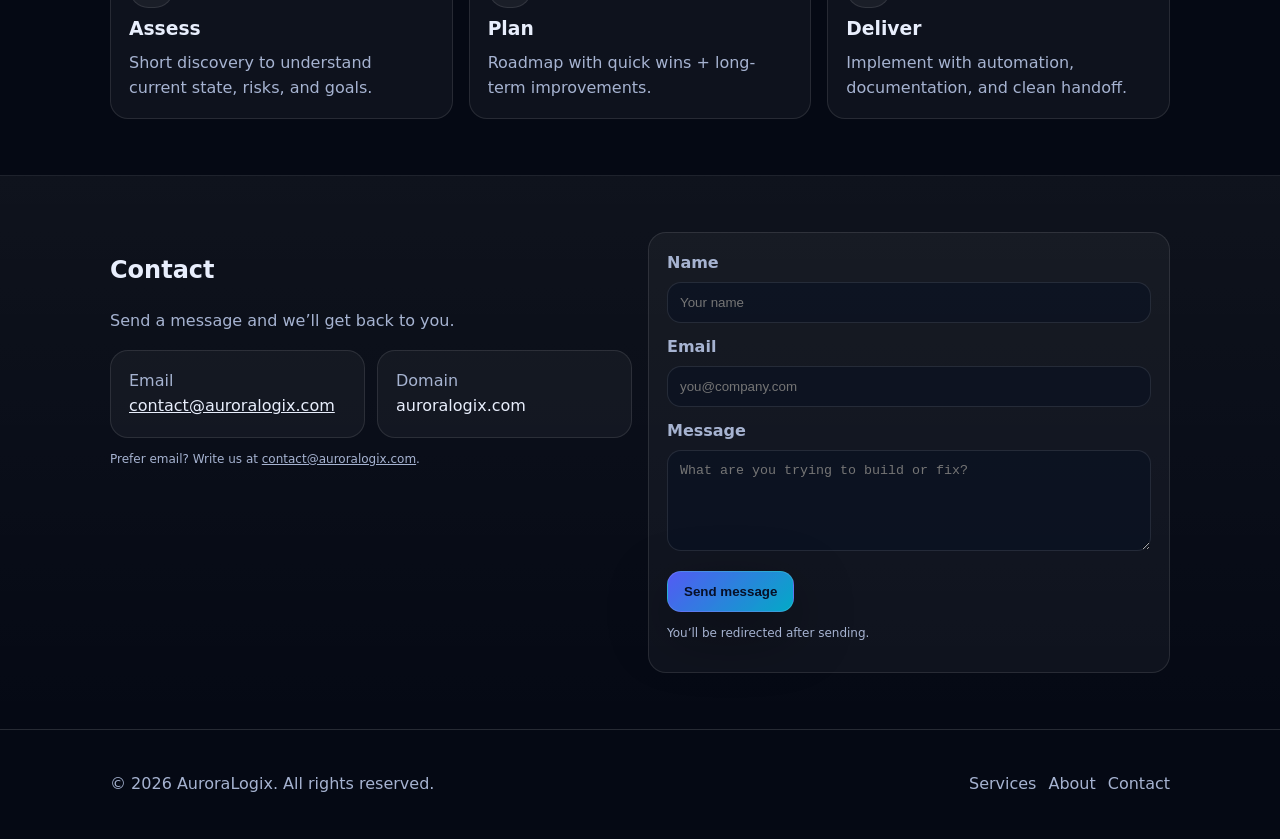
==== commit 2fdf9d60: "Update index.html 90 size" ====
--- a/index.html
+++ b/index.html
@@ -21,7 +21,7 @@
     <header class="site-header">
       <nav class="nav">
         <a class="brand" href="#top" aria-label="AuroraLogix home">
-        <img src="auroralogix-logo.png" alt="AuroraLogix Logo" height="120">
+        <img src="auroralogix-logo.png" alt="AuroraLogix Logo" height="90">
         </a>
 
         <button class="menu-btn" aria-label="Open menu" aria-expanded="false">
